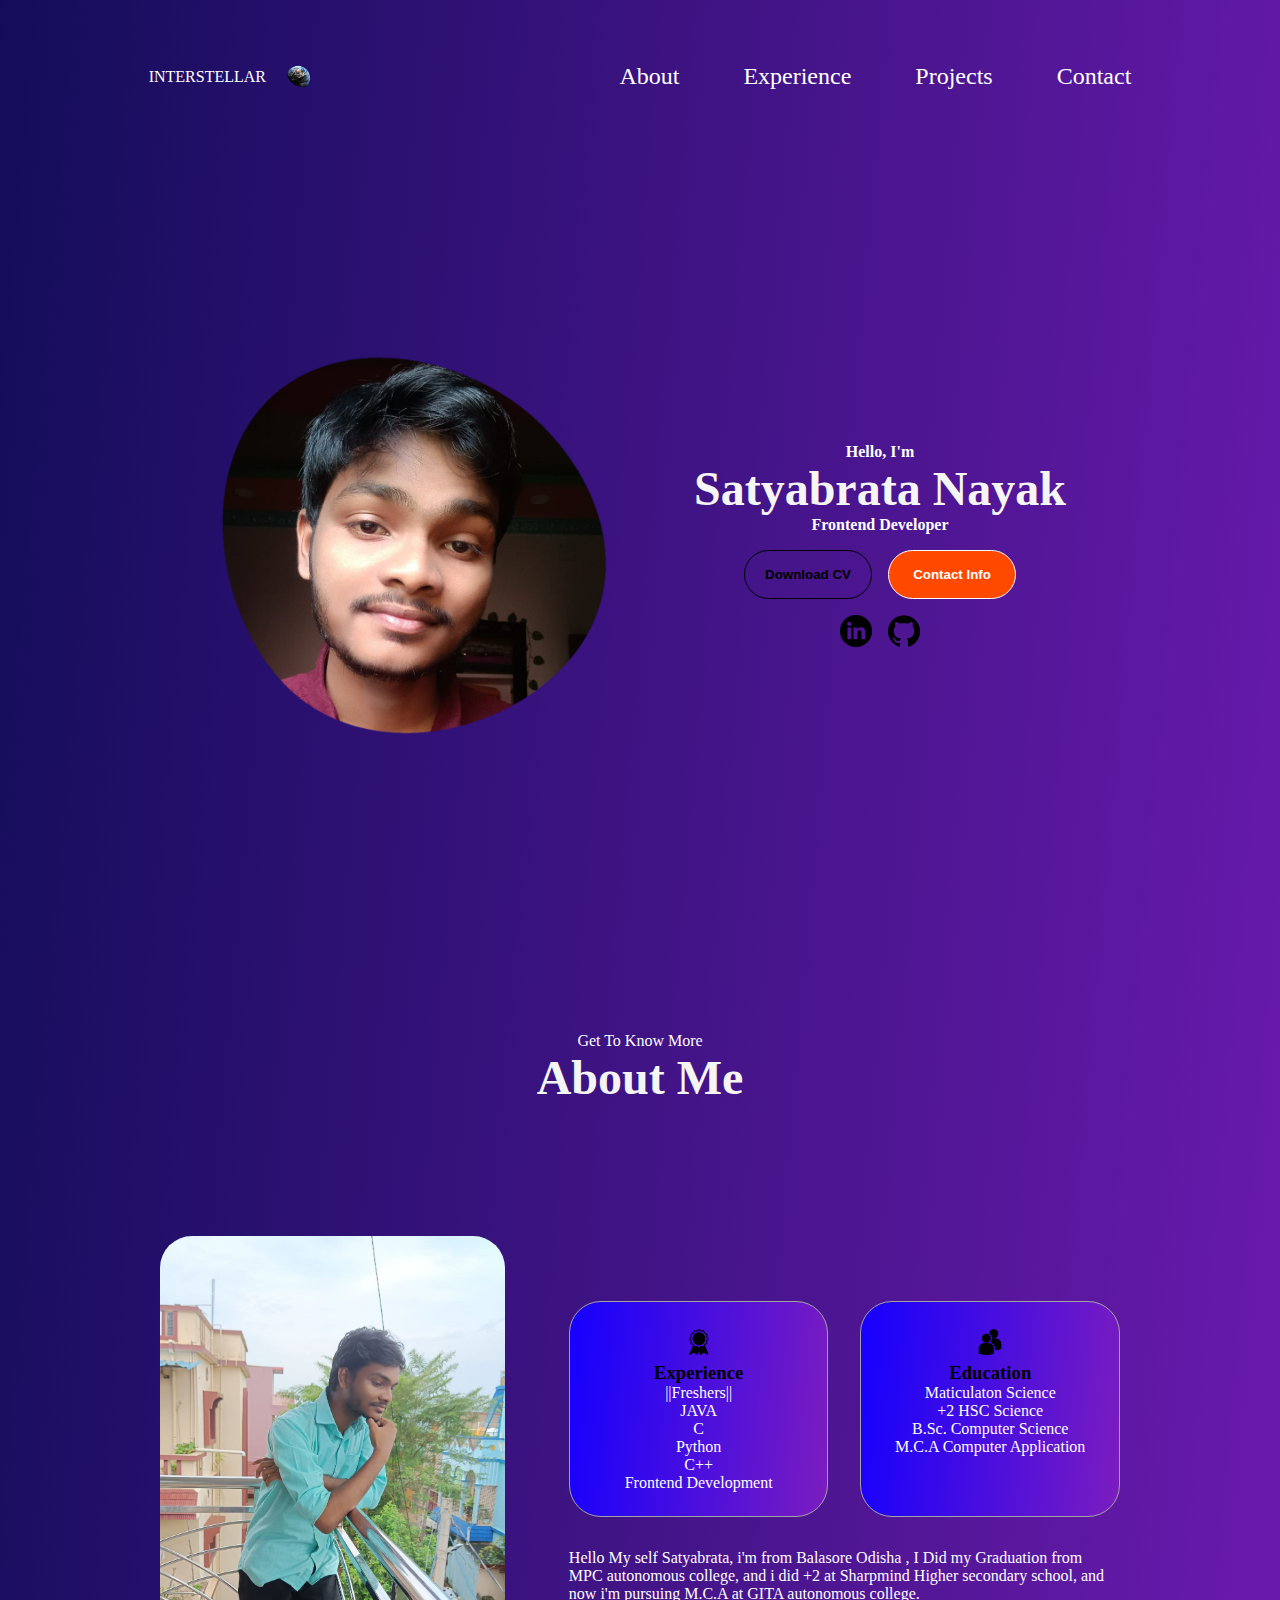
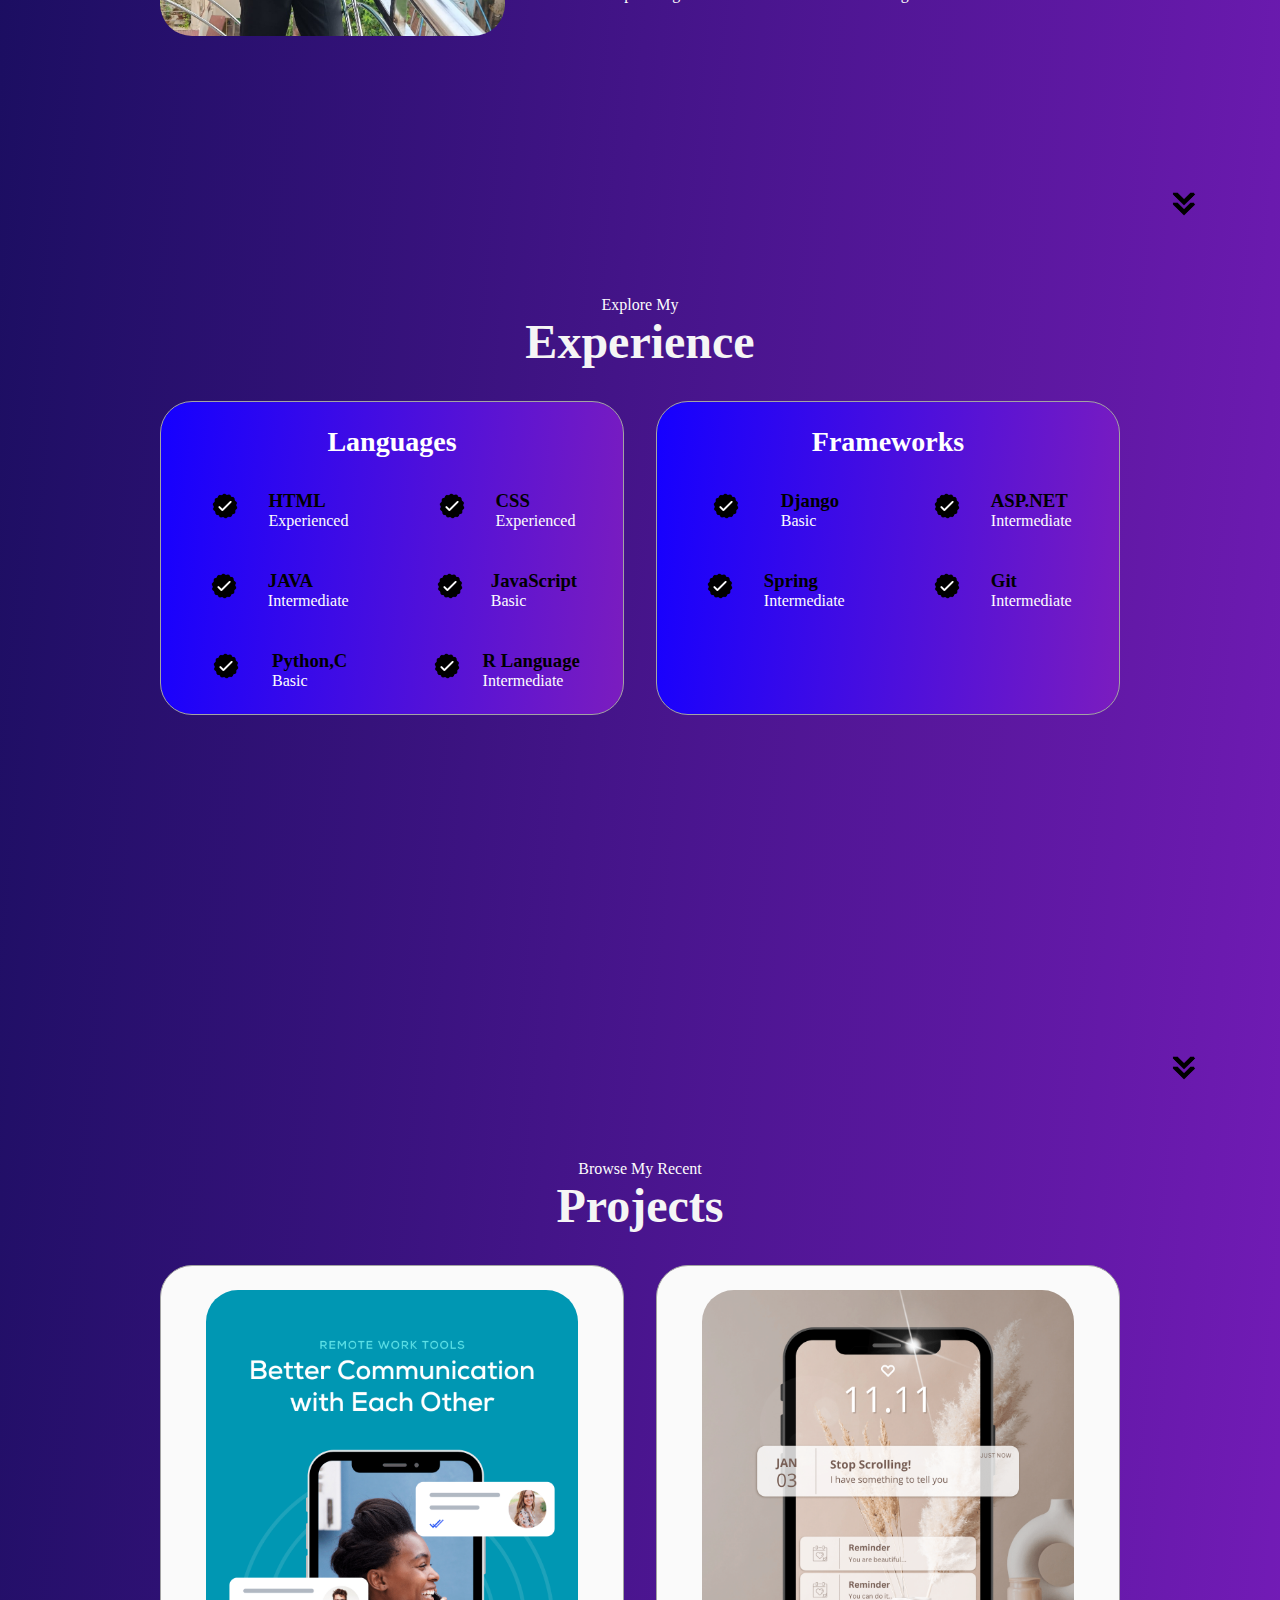
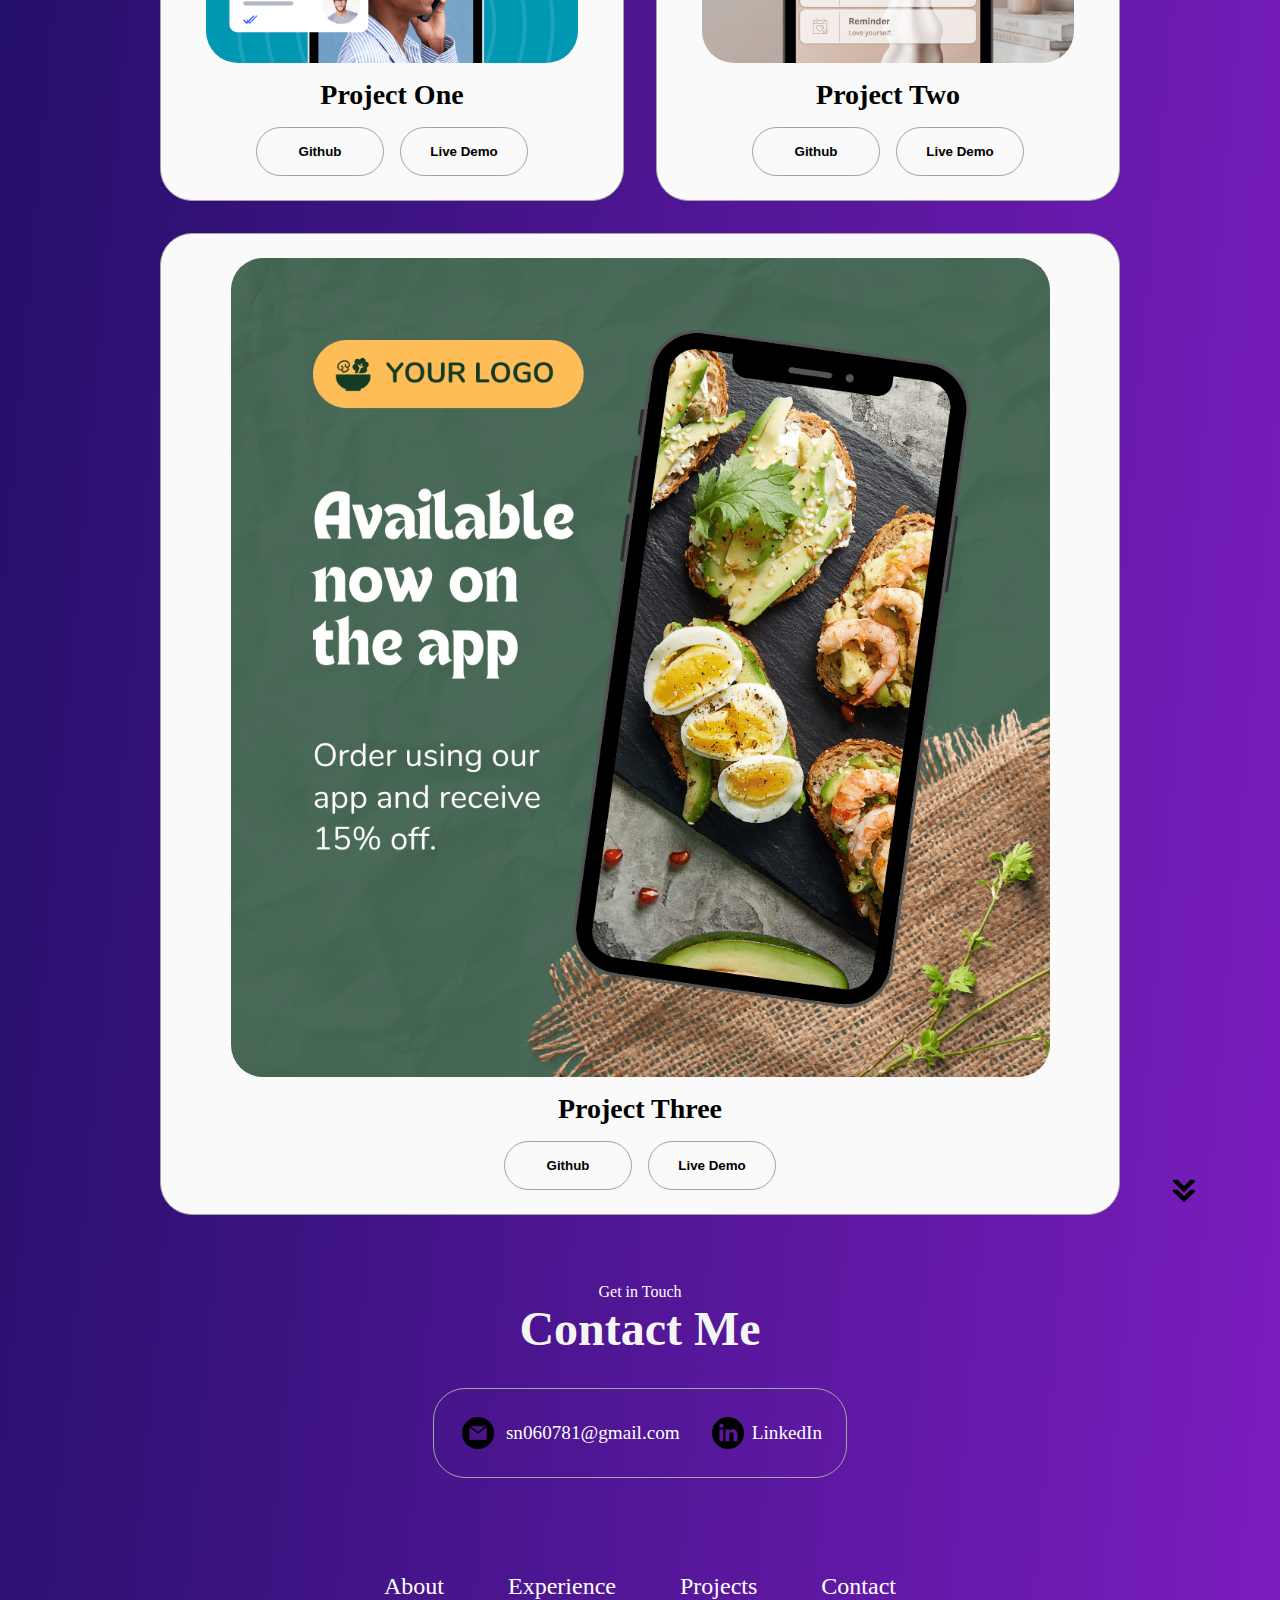
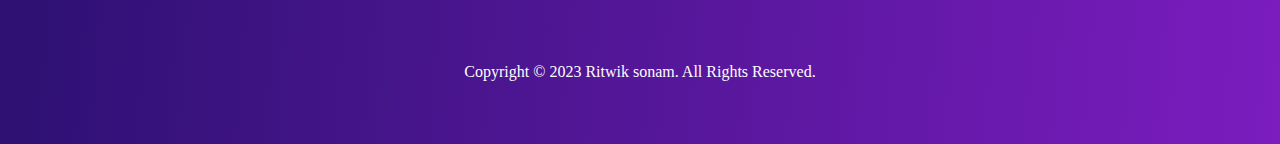
==== Jitu profile/index.html @ 4e7f6859 "Files uploaded" ====
<!DOCTYPE html>
<html lang="en">
  <head>
    <meta charset="UTF-8" />
    <meta http-equiv="X-UA-Compatible" content="IE=edge" />
    <meta name="viewport" content="width=device-width, initial-scale=1.0" />
    <title>My Portfolio</title>
    <link rel="stylesheet" href="style.css" />
    <link rel="stylesheet" href="mediaqueries.css" />
  </head>
  <body>
    <nav id="desktop-nav">
      <div id="left" class="logo">INTERSTELLAR
        <img src="assets/logo.png" alt="" class="nav__logo-img">
      </div>
      <div>
        <ul class="nav-links">
          <li><a href="#about">About</a></li>
          <li><a href="#experience">Experience</a></li>
          <li><a href="#projects">Projects</a></li>
          <li><a href="#contact">Contact</a></li>
        </ul>
      </div>
    </nav>
    <nav id="hamburger-nav">
      <div class="logo">INTERSTELLAR</div>
      <div class="hamburger-menu">
        <div class="hamburger-icon" onclick="toggleMenu()">
          <span></span>
          <span></span>
          <span></span>
        </div>
        <div class="menu-links">
          <li><a href="#about" onclick="toggleMenu()">About</a></li>
          <li><a href="#experience" onclick="toggleMenu()">Experience</a></li>
          <li><a href="#projects" onclick="toggleMenu()">Projects</a></li>
          <li><a href="#contact" onclick="toggleMenu()">Contact</a></li>
        </div>
      </div>
    </nav>
    <section id="profile">
      <div class="section__pic-container">
        <img src="./assets/profile-pic.png" alt="John Doe profile picture" />
      </div>
      <div class="section__text">
        <p class="section__text__p1">Hello, I'm</p>
        <h1 class="title">Satyabrata Nayak</h1>
        <p class="section__text__p2">Frontend Developer</p>
        <div class="btn-container">
          <button
            class="btn btn-color-2"
            onclick="window.open('./assets/Satya Resume.pdf')"
          >
            Download CV
          </button>
          <button class="btn btn-color-1" onclick="location.href='./#contact'">
            Contact Info
          </button>
        </div>
        <div id="socials-container">
          <img
            src="./assets/linkedin.png"
            alt="My LinkedIn profile"
            class="icon"
            onclick="location.href='https://www.linkedin.com/in/'"
          />
          <img
            src="./assets/github.png"
            alt="My Github profile"
            class="icon"
            onclick="location.href='https://github.com/'"
          />
        </div>
      </div>
    </section>
    <section id="about">
      <p class="section__text__p1">Get To Know More</p>
      <h1 class="title">About Me</h1>
      <div class="section-container">
        <div class="section__pic-container">
          <img
            src="./assets/about-pic.jpeg"
            alt="Profile picture"
            class="about-pic"
          />
        </div>
        <div class="about-details-container">
          <div class="about-containers">
            <div class="details-container">
              <img
                src="./assets/experience.png"
                alt="Experience icon"
                class="icon"
              />
              <h3>Experience</h3>
              <p>||Freshers||<br />JAVA<br /> C<br/> Python<br /> C++<br/>Frontend Development</p>
            </div>
            <div class="details-container">
              <img
                src="./assets/education.png"
                alt="Education icon"
                class="icon"
              />
              <h3>Education</h3>
              <p>Maticulaton Science<br/>+2 HSC Science <br/>B.Sc. Computer Science<br />M.C.A Computer Application  </p>
            </div>
          </div>
          <div class="text-container">
            <p>
              Hello My self Satyabrata, i'm from Balasore Odisha , 
              I Did my Graduation from MPC autonomous college, 
              and i did +2 at Sharpmind Higher secondary school,
              and now i'm pursuing M.C.A at GITA autonomous college.

            </p>
          </div>
        </div>
      </div>
      <img
        src="./assets/arrow.png"
        alt="Arrow icon"
        class="icon arrow"
        onclick="location.href='./#experience'"
      />
    </section>
    <section id="experience">
      <p class="section__text__p1">Explore My</p>
      <h1 class="title">Experience</h1>
      <div class="experience-details-container">
        <div class="about-containers">
          <div class="details-container">
            <h2 class="experience-sub-title">Languages</h2>
            <div class="article-container">
              <article>
                <img
                  src="./assets/checkmark.png"
                  alt="Experience icon"
                  class="icon"
                />
                <div>
                  <h3>HTML</h3>
                  <p>Experienced</p>
                </div>
              </article>
              <article>
                <img
                  src="./assets/checkmark.png"
                  alt="Experience icon"
                  class="icon"
                />
                <div>
                  <h3>CSS</h3>
                  <p>Experienced</p>
                </div>
              </article>
              <article>
                <img
                  src="./assets/checkmark.png"
                  alt="Experience icon"
                  class="icon"
                />
                <div>
                  <h3>JAVA</h3>
                  <p>Intermediate</p>
                </div>
              </article>
              <article>
                <img
                  src="./assets/checkmark.png"
                  alt="Experience icon"
                  class="icon"
                />
                <div>
                  <h3>JavaScript</h3>
                  <p>Basic</p>
                </div>
              </article>
              <article>
                <img
                  src="./assets/checkmark.png"
                  alt="Experience icon"
                  class="icon"
                />
                <div>
                  <h3>Python,C</h3>
                  <p>Basic</p>
                </div>
              </article>
              <article>
                <img
                  src="./assets/checkmark.png"
                  alt="Experience icon"
                  class="icon"
                />
                <div>
                  <h3>R Language</h3>
                  <p>Intermediate</p>
                </div>
              </article>
            </div>
          </div>
          <div class="details-container">
            <h2 class="experience-sub-title">Frameworks</h2>
            <div class="article-container">
              <article>
                <img
                  src="./assets/checkmark.png"
                  alt="Experience icon"
                  class="icon"
                />
                <div>
                  <h3>Django</h3>
                  <p>Basic</p>
                </div>
              </article>
              <article>
                <img
                  src="./assets/checkmark.png"
                  alt="Experience icon"
                  class="icon"
                />
                <div>
                  <h3>ASP.NET</h3>
                  <p>Intermediate</p>
                </div>
              </article>
              <article>
                <img
                  src="./assets/checkmark.png"
                  alt="Experience icon"
                  class="icon"
                />
                <div>
                  <h3>Spring</h3>
                  <p>Intermediate</p>
                </div>
              </article>
              <article>
                <img
                  src="./assets/checkmark.png"
                  alt="Experience icon"
                  class="icon"
                />
                <div>
                  <h3>Git</h3>
                  <p>Intermediate</p>
                </div>
              </article>
            </div>
          </div>
        </div>
      </div>
      <img
        src="./assets/arrow.png"
        alt="Arrow icon"
        class="icon arrow"
        onclick="location.href='./#projects'"
      />
    </section>
    <section id="projects">
      <p class="section__text__p1">Browse My Recent</p>
      <h1 class="title">Projects</h1>
      <div class="experience-details-container">
        <div class="about-containers">
          <div class="details-container color-container">
            <div class="article-container">
              <img
                src="./assets/project-1.png"
                alt="Project 1"
                class="project-img"
              />
            </div>
            <h2 class="experience-sub-title project-title">Project One</h2>
            <div class="btn-container">
              <button
                class="btn btn-color-2 project-btn"
                onclick="location.href='https://github.com/'"
              >
                Github
              </button>
              <button
                class="btn btn-color-2 project-btn"
                onclick="location.href='https://github.com/'"
              >
                Live Demo
              </button>
            </div>
          </div>
          <div class="details-container color-container">
            <div class="article-container">
              <img
                src="./assets/project-2.png"
                alt="Project 2"
                class="project-img"
              />
            </div>
            <h2 class="experience-sub-title project-title">Project Two</h2>
            <div class="btn-container">
              <button
                class="btn btn-color-2 project-btn"
                onclick="location.href='https://github.com/'"
              >
                Github
              </button>
              <button
                class="btn btn-color-2 project-btn"
                onclick="location.href='https://github.com/'"
              >
                Live Demo
              </button>
            </div>
          </div>
          <div class="details-container color-container">
            <div class="article-container">
              <img
                src="./assets/project-3.png"
                alt="Project 3"
                class="project-img"
              />
            </div>
            <h2 class="experience-sub-title project-title">Project Three</h2>
            <div class="btn-container">
              <button
                class="btn btn-color-2 project-btn"
                onclick="location.href='https://github.com/'"
              >
                Github
              </button>
              <button
                class="btn btn-color-2 project-btn"
                onclick="location.href='https://github.com/'"
              >
                Live Demo
              </button>
            </div>
          </div>
        </div>
      </div>
      <img
        src="./assets/arrow.png"
        alt="Arrow icon"
        class="icon arrow"
        onclick="location.href='./#contact'"
      />
    </section>
    <section id="contact">
      <p class="section__text__p1">Get in Touch</p>
      <h1 class="title">Contact Me</h1>
      <div class="contact-info-upper-container">
        <div class="contact-info-container">
          <img
            src="./assets/email.png"
            alt="Email icon"
            class="icon contact-icon email-icon"
          />
          <p><a href="mailto:sn060781@gmail.com">sn060781@gmail.com</a></p>
        </div>
        <div class="contact-info-container">
          <img
            src="./assets/linkedin.png"
            alt="LinkedIn icon"
            class="icon contact-icon"
          />
          <p><a href="https://www.linkedin.com">LinkedIn</a></p>
        </div>
      </div>
    </section>
    <footer>
      <nav>
        <div class="nav-links-container">
          <ul class="nav-links">
            <li><a href="#about">About</a></li>
            <li><a href="#experience">Experience</a></li>
            <li><a href="#projects">Projects</a></li>
            <li><a href="#contact">Contact</a></li>
          </ul>
        </div>
      </nav>
      <p>Copyright &#169; 2023 Ritwik sonam. All Rights Reserved.</p>
    </footer>
    <script src="script.js"></script>
  </body>
</html>
---- Jitu profile/style.css ----
/* GENERAL */

@import url("https://fonts.googleapis.com/css2?family=Poppins:wght@300;400;500;600&display=swap");

* {
  margin: 0;
  padding: 0;
}
:root{
  --body-color: linear-gradient(95deg, hsl(245, 75%, 20%) 0%, hsl(275, 74%, 43%) 100%);
}
body {
    font-family: cursive;
    background: var(--body-color);
  }

::-webkit-scrollbar{
  width: 7px;
  background: #0a0a0a;
}
::-webkit-scrollbar-thumb{
  background: linear-gradient(transparent,hsl(275, 74%, 43%) 100%);
  border-radius: 6px;

}

html {
  scroll-behavior: smooth;
}

p {
  color: rgb(253, 253, 253);
}

/* TRANSITION */

a,
.btn {
  transition: all 300ms ease;
}

/* DESKTOP NAV */

nav,
.nav-links {
  display: flex;
}

nav {
  justify-content: space-around;
  align-items: center;
  height: 17vh;
}

.nav-links {
  gap: 4rem;
  list-style: none;
  font-size: 1.5rem;
}

a {
  color: rgb(255, 255, 255);
  text-decoration: none;
  text-decoration-color: white;
}

a:hover {
  color: rgb(255, 94, 0);
  text-decoration: underline;
  text-underline-offset: 1rem;
  text-decoration-color: rgb(181, 181, 181);
}

.logo {
  display: flex;
  align-items: center;
  column-gap: 0.5rem;
  font-size: 1rem;
  color: white;
}
.nav__logo-img {
  width: 3rem;
}

#left {    
  text-align: left;  
.logo:hover {
  cursor: default;
}
}
/* HAMBURGER MENU */

#hamburger-nav {
  display: none;
}

.hamburger-menu {
  position: relative;
  display: inline-block;
}

.hamburger-icon {
  display: flex;
  flex-direction: column;
  justify-content: space-between;
  height: 24px;
  width: 30px;
  cursor: pointer;
}

.hamburger-icon span {
  width: 100%;
  height: 2px;
  background-color: rgb(6, 6, 6);
  transition: all 0.3 ease-in-out;
}

.menu-links {
  position: absolute;
  top: 100%;
  right: 0;
  background-color: rgba(0, 0, 0, 0.232);
  width: fit-content;
  max-height: 0;
  overflow: hidden;
  transition: all 0.3 ease-in-out;
}

.menu-links a {
  display: block;
  padding: 10px;
  text-align: center;
  font-size: 1.5rem;
  color: rgb(78, 76, 76);
  text-decoration: none;
  transition: all 0.3 ease-in-out;
}

.menu-links li {
  list-style: none;
}

.menu-links.open {
  max-height: 300px;
}

.hamburger-icon.open span:first-child {
  transform: rotate(45deg) translate(10px, 5px);
}

.hamburger-icon.open span:nth-child(2) {
  opacity: 0;
}

.hamburger-icon.open span:last-child {
  transform: rotate(-45deg) translate(10px, -5px);
}

.hamburger-icon span:first-child {
  transform: none;
}

.hamburger-icon span:first-child {
  opacity: 1;
}

.hamburger-icon span:first-child {
  transform: none;
}

/* SECTIONS */

section {
  padding-top: 4vh;
  height: 96vh;
  margin: 0 10rem;
  box-sizing: border-box;
  min-height: fit-content;
}

.section-container {
  display: flex;
}

/* PROFILE SECTION */

#profile {
  display: flex;
  justify-content: center;
  gap: 5rem;
  height: 80vh;
}

.section__pic-container {
  display: flex;
  height: 400px;
  width: 400px;
  margin: auto 0;
}

.section__text {
  align-self: center;
  text-align: center;
}

.section__text p {
  font-weight: 600;
}

.section__text__p1 {
  text-align: center;
}

.section__text__p2 {
  /* font-size: 1.75rem; */
  margin-bottom: 1rem;
}

.title {
  font-size: 3rem;
  text-align: center;
  color: whitesmoke;
}

#socials-container {
  display: flex;
  justify-content: center;
  margin-top: 1rem;
  gap: 1rem;
}

/* ICONS */

.icon {
  cursor: pointer;
  height: 2rem;
}

/* BUTTONS */

.btn-container {
  display: flex;
  justify-content: center;
  gap: 1rem;
}

.btn {
  font-weight: 600;
  transition: all 500ms ease;
  padding: 1rem;
  width: 8rem;
  border-radius: 2rem;
}

.btn-color-1{
  border: rgb(255, 255, 255) 0.1rem solid;
}
.btn-color-2 {
  border: rgb(0, 0, 0) 0.1rem solid;
}

.btn-color-1:hover,
.btn-color-2:hover {
  cursor: pointer;
}

.btn-color-1,
.btn-color-2:hover {
  background: rgb(255, 72, 0);
  color: white;
}

.btn-color-1:hover {
  background: rgb(0, 0, 0);
}

.btn-color-2 {
  background: none;
}

.btn-color-2:hover {
  border: rgb(255, 255, 255) 0.1rem solid;
}

.btn-container {
  gap: 1rem;
}

/* ABOUT SECTION */

#about {
  position: relative;
}

.about-containers {
  gap: 2rem;
  margin-bottom: 2rem;
  margin-top: 2rem;
}

.about-details-container {
  justify-content: center;
  flex-direction: column;
}

.about-containers,
.about-details-container {
  display: flex;
}

.about-pic {
  border-radius: 2rem;
}

.arrow {
  position: absolute;
  right: -5rem;
  bottom: 2.5rem;
}

.details-container {
  padding: 1.5rem;
  flex: 1;
  background:linear-gradient(95deg, hsl(245, 100%, 50%) 0%, hsl(275, 74%, 43%) 100%);
  border-radius: 2rem;
  border: rgb(53, 53, 53) 0.1rem solid;
  border-color: rgb(163, 163, 163);
  text-align: center;
}

.section-container {
  gap: 4rem;
  height: 80%;
}

.section__pic-container {
  height: 400px;
  width: 400px;
  margin: auto 0;
}

/* EXPERIENCE SECTION */

#experience {
  position: relative;
}

.experience-sub-title {
  color: rgb(255, 255, 255);
  font-weight: 600;
  font-size: 1.75rem;
  margin-bottom: 2rem;
}

.experience-details-container {
  display: flex;
  justify-content: center;
  flex-direction: column;
}

.article-container {
  display: flex;
  text-align: initial;
  flex-wrap: wrap;
  flex-direction: row;
  gap: 2.5rem;
  justify-content: space-around;
}

article {
  display: flex;
  width: 10rem;
  justify-content: space-around;
  gap: 0.5rem;
}

article .icon {
  cursor: default;
}

/* PROJECTS SECTION */

#projects {
  position: relative;
}

.color-container {
  border-color: rgb(163, 163, 163);
  background: rgb(250, 250, 250);
}

.project-img {
  border-radius: 2rem;
  width: 90%;
  height: 90%;
}

.project-title {
  margin: 1rem;
  color: black;
}

.project-btn {
  color: black;
  border-color: rgb(163, 163, 163);
}

/* CONTACT */

#contact {
  display: flex;
  justify-content: center;
  flex-direction: column;
  height: 70vh;
}

.contact-info-upper-container {
  display: flex;
  justify-content: center;
  border-radius: 2rem;
  border: rgb(53, 53, 53) 0.1rem solid;
  border-color: rgb(163, 163, 163);
  background: (250, 250, 250);
  margin: 2rem auto;
  padding: 0.5rem;
}

.contact-info-container {
  display: flex;
  align-items: center;
  justify-content: center;
  gap: 0.5rem;
  margin: 1rem;
}

.contact-info-container p {
  font-size: larger;
}

.contact-icon {
  cursor: default;
}

.email-icon {
  height: 2.5rem;
}

/* FOOTER SECTION */

footer {
  height: 26vh;
  margin: 0 1rem;
}

footer p {
  text-align: center;
}
---- Jitu profile/mediaqueries.css ----
@media screen and (max-width: 1400px) {
  #profile {
    height: 83vh;
    margin-bottom: 6rem;
  }
  .about-containers {
    flex-wrap: wrap;
  }
  #contact,
  #projects {
    height: fit-content;
  }
}

@media screen and (max-width: 1200px) {
  #desktop-nav {
    display: none;
  }
  #hamburger-nav {
    display: flex;
  }
  #experience,
  .experience-details-container {
    margin-top: 2rem;
  }
  #profile,
  .section-container {
    display: block;
  }
  .arrow {
    display: none;
  }
  section,
  .section-container {
    height: fit-content;
  }
  section {
    margin: 0 5%;
  }
  .section__pic-container {
    width: 275px;
    height: 275px;
    margin: 0 auto 2rem;
  }
  .about-containers {
    margin-top: 0;
  }
}

@media screen and (max-width: 600px) {
  #contact,
  footer {
    height: 40vh;
  }
  #profile {
    height: 83vh;
    margin-bottom: 0;
  }
  article {
    font-size: 1rem;
  }
  footer nav {
    height: fit-content;
    margin-bottom: 2rem;
  }
  .about-containers,
  .contact-info-upper-container,
  .btn-container {
    flex-wrap: wrap;
  }
  .contact-info-container {
    margin: 0;
  }
  .contact-info-container p,
  .nav-links li a {
    font-size: 1rem;
  }
  .experience-sub-title {
    font-size: 1.25rem;
  }
  .logo {
    font-size: 1.5rem;
  }
  .nav-links {
    flex-direction: column;
    gap: 0.5rem;
    text-align: center;
  }
  .section__pic-container {
    width: auto;
    height: 46vw;
    justify-content: center;
  }
  .section__text__p2 {
    font-size: 1.25rem;
  }
  .title {
    font-size: 2rem;
  }
  .text-container {
    text-align: justify;
  }
}
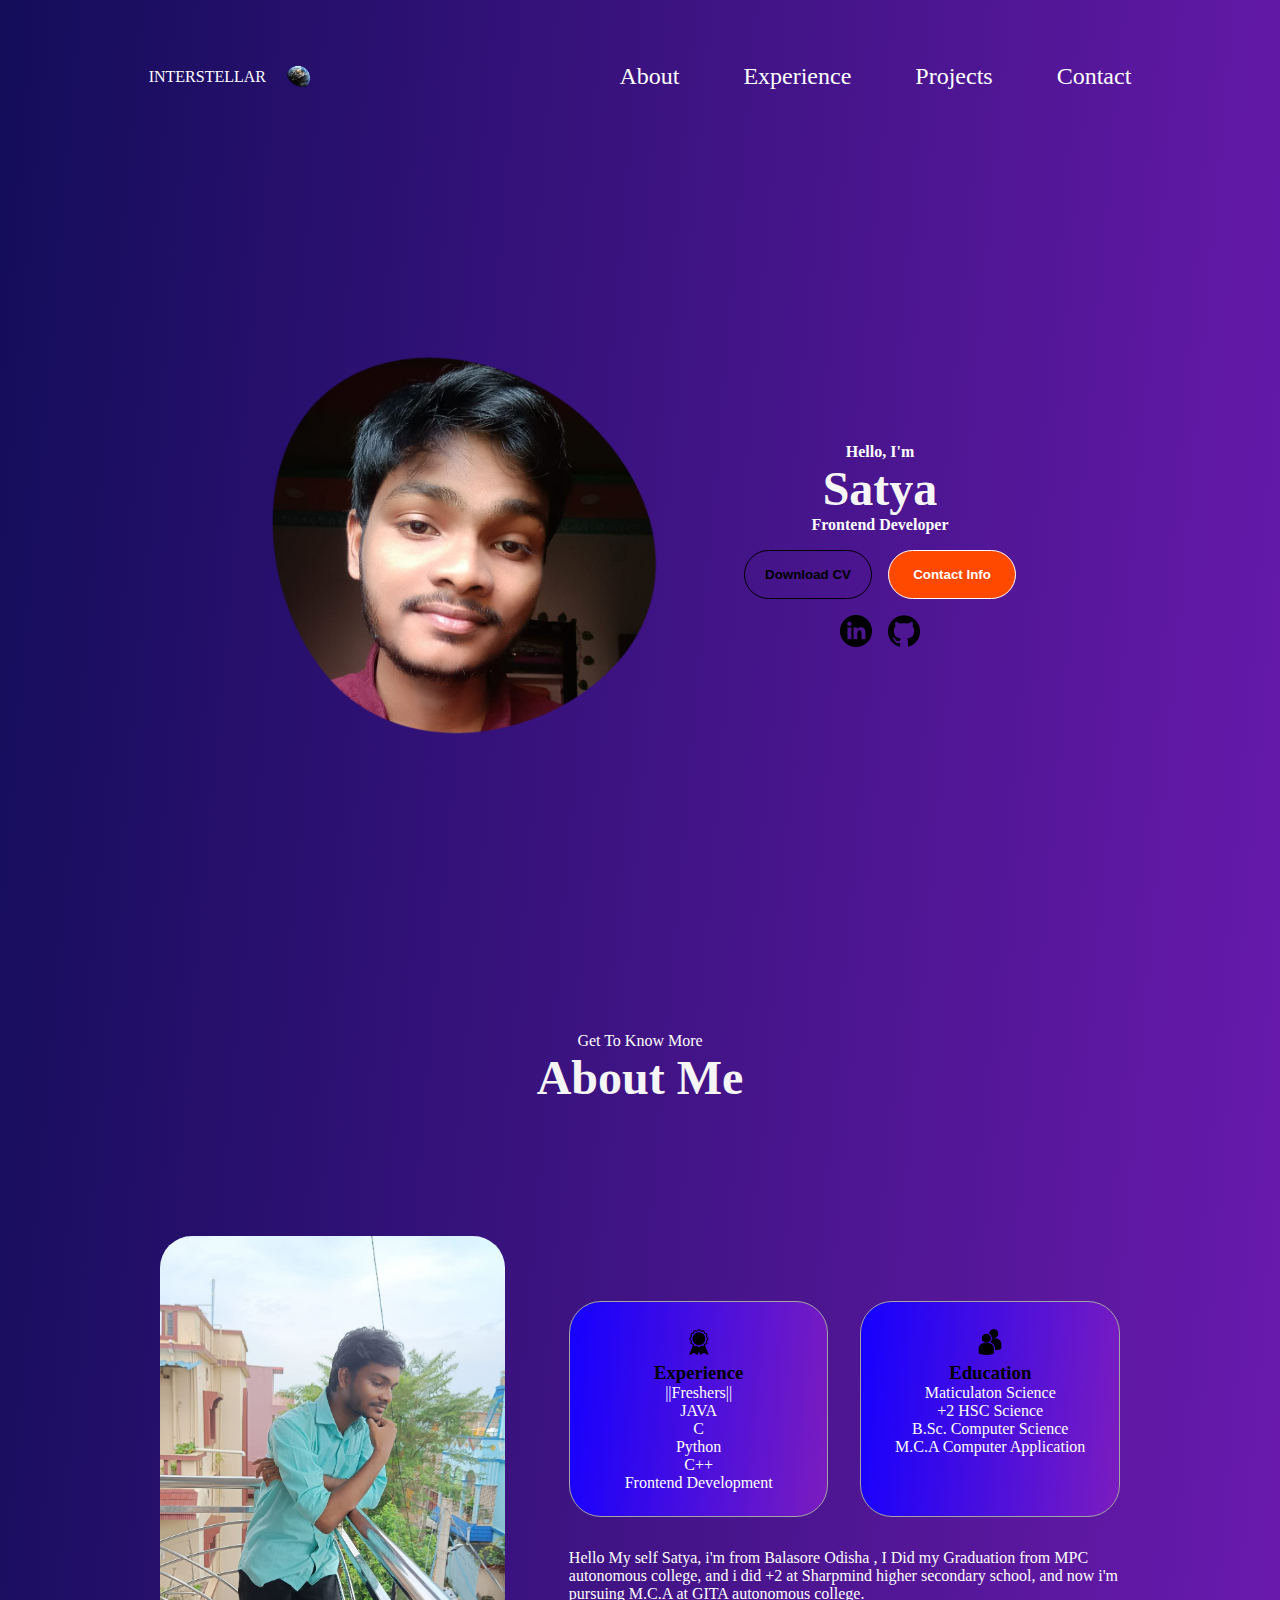
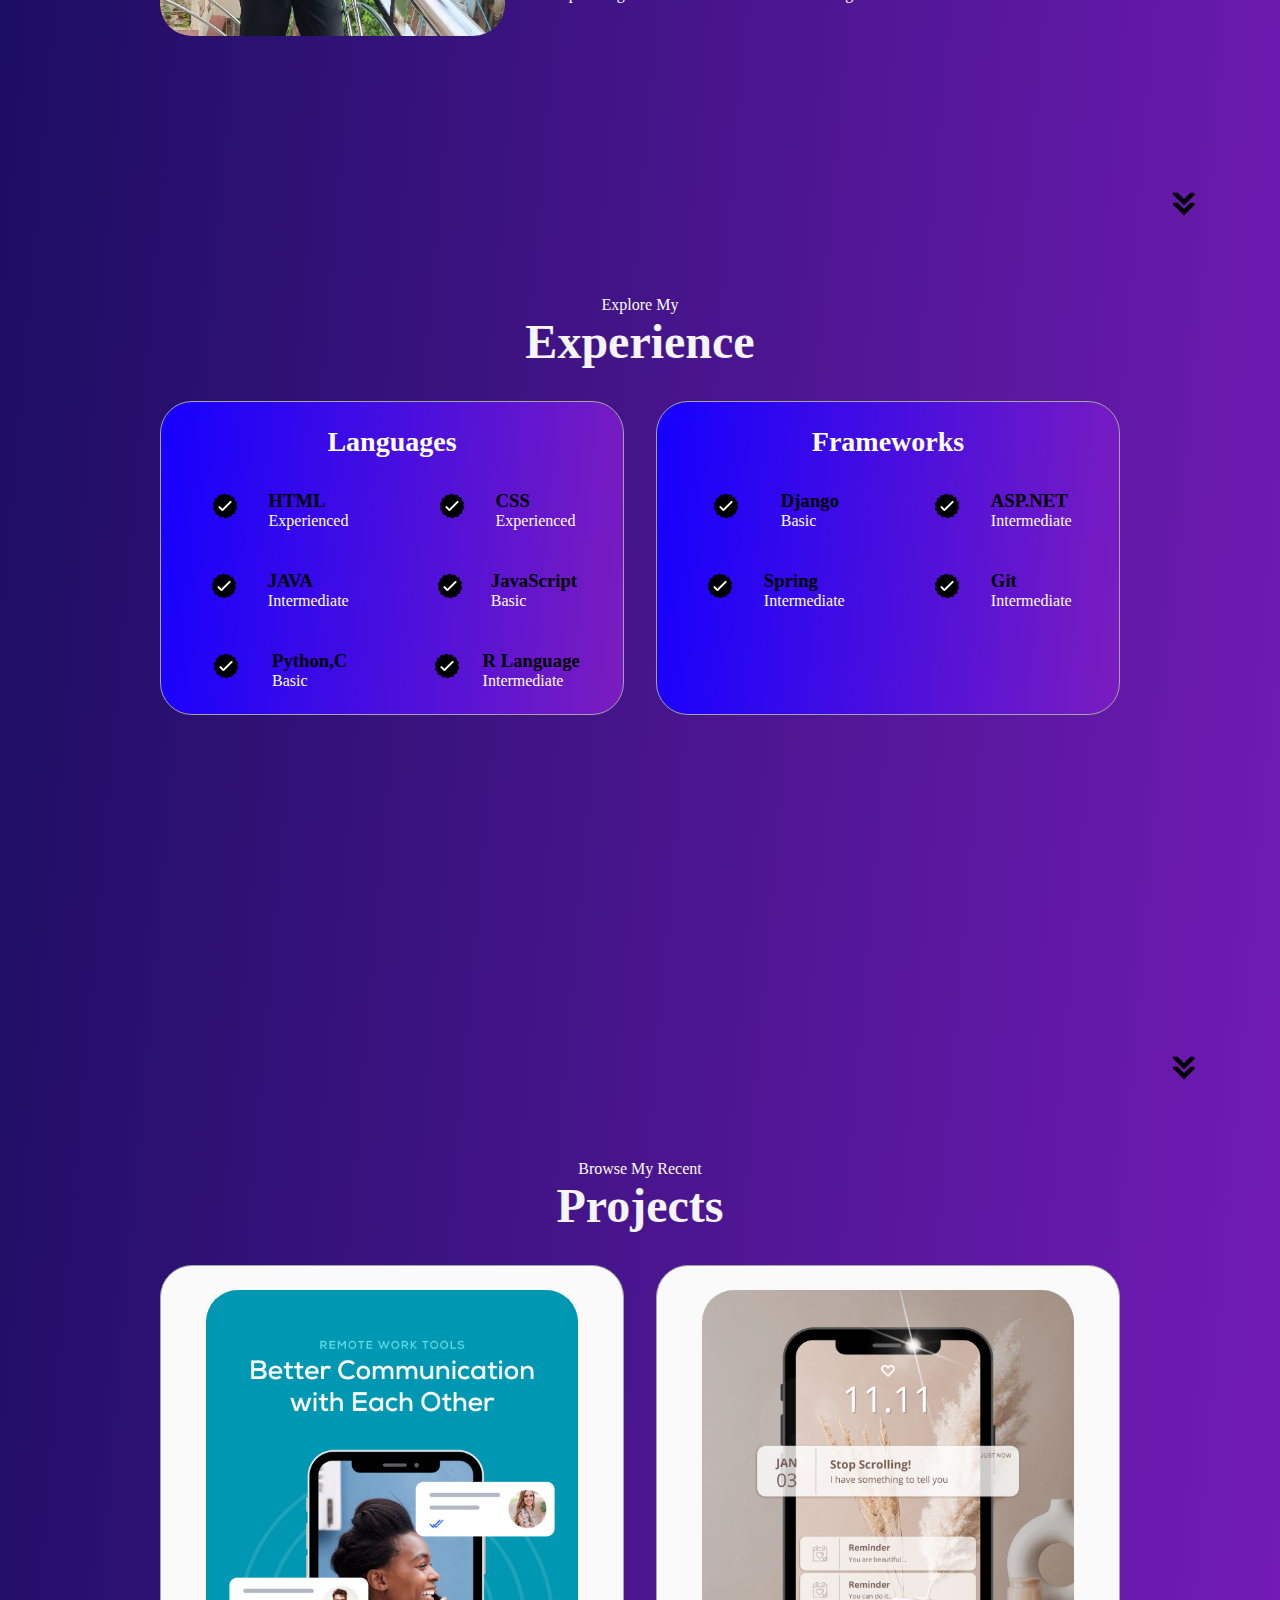
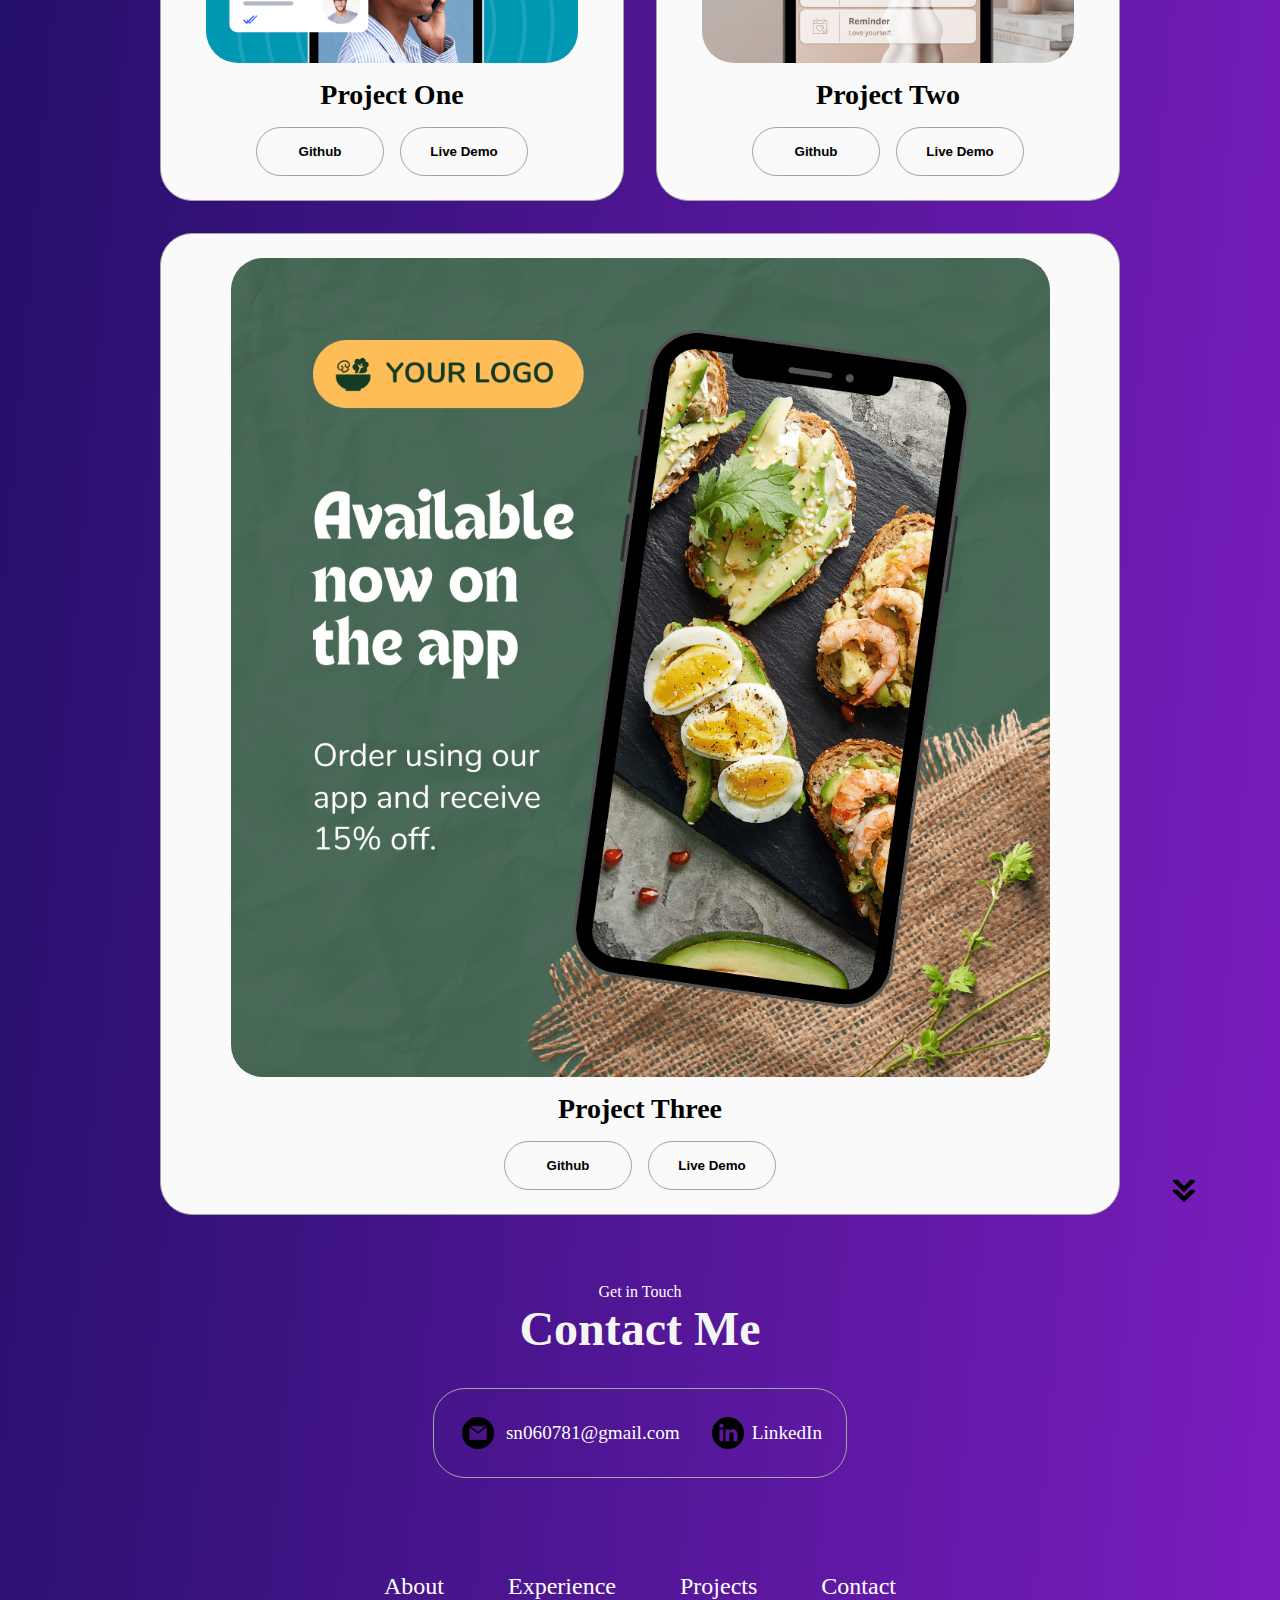
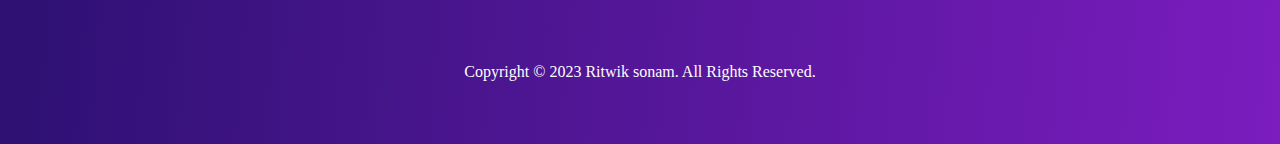
==== commit 1696c9a5: "File uploaded" ====
--- a/Jitu profile/index.html
+++ b/Jitu profile/index.html
@@ -44,7 +44,7 @@
       </div>
       <div class="section__text">
         <p class="section__text__p1">Hello, I'm</p>
-        <h1 class="title">Satyabrata Nayak</h1>
+        <h1 class="title">Satya</h1>
         <p class="section__text__p2">Frontend Developer</p>
         <div class="btn-container">
           <button
@@ -107,9 +107,9 @@
           </div>
           <div class="text-container">
             <p>
-              Hello My self Satyabrata, i'm from Balasore Odisha , 
+              Hello My self Satya, i'm from Balasore Odisha , 
               I Did my Graduation from MPC autonomous college, 
-              and i did +2 at Sharpmind Higher secondary school,
+              and i did +2 at Sharpmind higher secondary school,
               and now i'm pursuing M.C.A at GITA autonomous college.
 
             </p>
